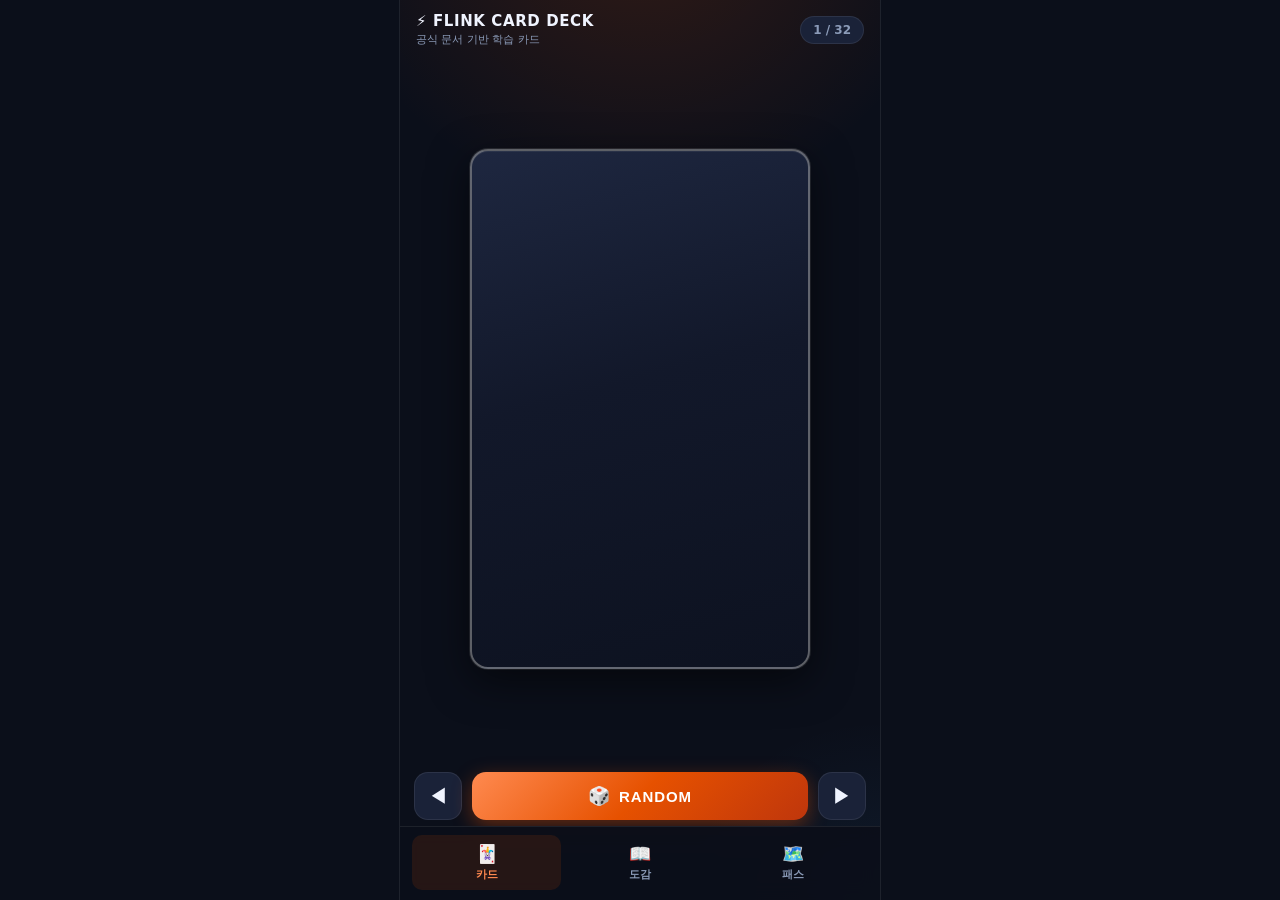
==== flink/cards/index.html @ bbed654e "flink 초기 자료" ====
<!DOCTYPE html>
<html lang="ko">
  <head>
    <meta charset="UTF-8" />
    <meta
      name="viewport"
      content="width=device-width, initial-scale=1, maximum-scale=1, viewport-fit=cover"
    />
    <meta name="theme-color" content="#0b0f1a" />
    <meta name="apple-mobile-web-app-capable" content="yes" />
    <title>Flink Card Deck · 학습 카드</title>
    <link rel="stylesheet" href="css/style.css" />
  </head>
  <body>
    <div class="app">
      <header class="topbar">
        <div class="brand">
          <strong>⚡ FLINK CARD DECK</strong>
          <span>공식 문서 기반 학습 카드</span>
        </div>
        <div class="progress-pill" id="progress">1 / 32</div>
      </header>

      <!-- Viewer -->
      <section class="view active" id="view-viewer">
        <div class="viewer">
          <div class="card-stage" id="card-stage">
            <div class="card" id="card" data-rarity="N">
              <div class="card-face front" id="face-front"></div>
              <div class="card-face back" id="face-back"></div>
            </div>
          </div>
          <div class="viewer-controls">
            <button type="button" class="nav-btn" id="btn-prev" aria-label="이전">◀</button>
            <button type="button" class="random-btn" id="btn-random">
              <span class="dice">🎲</span> RANDOM
            </button>
            <button type="button" class="nav-btn" id="btn-next" aria-label="다음">▶</button>
          </div>
        </div>
      </section>

      <!-- Dex -->
      <section class="view" id="view-dex">
        <div class="dex-header">
          <h2>도감</h2>
          <div class="rate" id="collect-rate"><b>0</b>/32 (0%)</div>
        </div>
        <div class="filters">
          <button type="button" class="filter-chip active" data-filter="ALL">전체</button>
          <button type="button" class="filter-chip" data-filter="STARTER">STARTER</button>
          <button type="button" class="filter-chip" data-filter="CORE">CORE</button>
          <button type="button" class="filter-chip" data-filter="ARCH">ARCH</button>
          <button type="button" class="filter-chip" data-filter="API">API</button>
          <button type="button" class="filter-chip" data-filter="OPS">OPS</button>
          <button type="button" class="filter-chip" data-filter="UR">UR+</button>
          <button type="button" class="filter-chip" data-filter="OWNED">수집</button>
          <button type="button" class="filter-chip" data-filter="LOCKED">미수집</button>
        </div>
        <div class="dex-grid" id="dex-grid"></div>
      </section>

      <!-- Path -->
      <section class="view" id="view-path">
        <div class="dex-header">
          <h2>학습 패스</h2>
          <div class="rate">문서 순서 학습</div>
        </div>
        <div class="path-scroll" id="path-scroll"></div>
      </section>

      <nav class="bottom-nav">
        <button type="button" class="tab-btn active" data-view="viewer">
          <span class="ico">🃏</span>
          카드
        </button>
        <button type="button" class="tab-btn" data-view="dex">
          <span class="ico">📖</span>
          도감
        </button>
        <button type="button" class="tab-btn" data-view="path">
          <span class="ico">🗺️</span>
          패스
        </button>
      </nav>
    </div>

    <div class="toast" id="toast" role="status"></div>

    <script src="js/cards.js"></script>
    <script src="js/app.js"></script>
  </body>
</html>
---- flink/cards/css/style.css ----
/* Flink Card Deck — Mobile TCG Prototype */

:root {
  --bg: #0b0f1a;
  --bg-elevated: #12182a;
  --surface: #1a2238;
  --text: #f0f4ff;
  --muted: #8b9bb8;
  --accent: #e65100;
  --accent-soft: #ff8a50;
  --flink: #e65c00;
  --line: rgba(255, 255, 255, 0.08);
  --safe-bottom: env(safe-area-inset-bottom, 0px);
  --card-radius: 18px;
  --n: #9e9e9e;
  --r: #42a5f5;
  --sr: #ab47bc;
  --ur: #ffb300;
  --lr: #ff6d00;
  font-family: "Pretendard", "Apple SD Gothic Neo", "Segoe UI", system-ui, sans-serif;
}

*,
*::before,
*::after {
  box-sizing: border-box;
  margin: 0;
  padding: 0;
}

html,
body {
  height: 100%;
  background: var(--bg);
  color: var(--text);
  overflow: hidden;
  -webkit-tap-highlight-color: transparent;
  touch-action: pan-y;
  user-select: none;
}

body {
  max-width: 480px;
  margin: 0 auto;
  position: relative;
  box-shadow: 0 0 0 1px var(--line);
}

/* ----- App shell ----- */
.app {
  display: flex;
  flex-direction: column;
  height: 100%;
  height: 100dvh;
  background:
    radial-gradient(ellipse 120% 60% at 50% -10%, rgba(230, 81, 0, 0.18), transparent 55%),
    radial-gradient(ellipse 80% 40% at 100% 100%, rgba(66, 165, 245, 0.08), transparent 50%),
    var(--bg);
}

.topbar {
  display: flex;
  align-items: center;
  justify-content: space-between;
  padding: 12px 16px 8px;
  flex-shrink: 0;
  z-index: 10;
}

.brand {
  display: flex;
  flex-direction: column;
  gap: 2px;
}

.brand strong {
  font-size: 15px;
  letter-spacing: 0.04em;
  font-weight: 700;
}

.brand span {
  font-size: 11px;
  color: var(--muted);
}

.progress-pill {
  font-size: 12px;
  font-weight: 600;
  padding: 6px 12px;
  border-radius: 999px;
  background: var(--surface);
  border: 1px solid var(--line);
  color: var(--muted);
  font-variant-numeric: tabular-nums;
}

.progress-pill b {
  color: var(--accent-soft);
}

/* ----- Views ----- */
.view {
  display: none;
  flex: 1;
  min-height: 0;
  flex-direction: column;
}

.view.active {
  display: flex;
}

/* ----- Card viewer ----- */
.viewer {
  flex: 1;
  min-height: 0;
  display: flex;
  flex-direction: column;
  padding: 0 14px;
  position: relative;
}

.card-stage {
  flex: 1;
  min-height: 0;
  position: relative;
  display: flex;
  align-items: center;
  justify-content: center;
  perspective: 1200px;
  touch-action: pan-y;
}

.card {
  width: min(100%, 340px);
  height: min(100%, 520px);
  max-height: calc(100dvh - 200px);
  position: relative;
  transform-style: preserve-3d;
  transition: transform 0.45s cubic-bezier(0.2, 0.8, 0.2, 1);
  cursor: grab;
}

.card.dragging {
  transition: none;
  cursor: grabbing;
}

.card.flipped {
  transform: rotateY(180deg);
}

.card.shuffle {
  animation: shufflePulse 0.7s ease;
}

@keyframes shufflePulse {
  0% {
    transform: scale(1) rotate(0deg);
    filter: brightness(1);
  }
  25% {
    transform: scale(0.92) rotate(-4deg);
    filter: brightness(1.3);
  }
  50% {
    transform: scale(1.04) rotate(4deg);
    filter: brightness(1.5);
  }
  75% {
    transform: scale(0.96) rotate(-2deg);
  }
  100% {
    transform: scale(1) rotate(0deg);
    filter: brightness(1);
  }
}

.card-face {
  position: absolute;
  inset: 0;
  backface-visibility: hidden;
  -webkit-backface-visibility: hidden;
  border-radius: var(--card-radius);
  overflow: hidden;
  display: flex;
  flex-direction: column;
  border: 2px solid rgba(255, 255, 255, 0.12);
  background: linear-gradient(165deg, #1e2740 0%, #12182a 45%, #0d1220 100%);
  box-shadow:
    0 12px 40px rgba(0, 0, 0, 0.55),
    inset 0 1px 0 rgba(255, 255, 255, 0.08);
}

.card-face.back {
  transform: rotateY(180deg);
  background: linear-gradient(165deg, #1a2035, #0f1424);
}

/* Rarity borders */
.card[data-rarity="N"] .card-face.front {
  border-color: rgba(158, 158, 158, 0.55);
  box-shadow:
    0 12px 40px rgba(0, 0, 0, 0.55),
    0 0 0 1px rgba(158, 158, 158, 0.2),
    inset 0 1px 0 rgba(255, 255, 255, 0.06);
}

.card[data-rarity="R"] .card-face.front {
  border-color: rgba(66, 165, 245, 0.7);
  box-shadow:
    0 12px 40px rgba(0, 0, 0, 0.55),
    0 0 24px rgba(66, 165, 245, 0.25),
    inset 0 1px 0 rgba(255, 255, 255, 0.1);
}

.card[data-rarity="SR"] .card-face.front {
  border-color: rgba(171, 71, 188, 0.75);
  box-shadow:
    0 12px 40px rgba(0, 0, 0, 0.55),
    0 0 28px rgba(171, 71, 188, 0.3),
    inset 0 1px 0 rgba(255, 255, 255, 0.1);
}

.card[data-rarity="UR"] .card-face.front {
  border-color: rgba(255, 179, 0, 0.85);
  box-shadow:
    0 12px 40px rgba(0, 0, 0, 0.55),
    0 0 32px rgba(255, 179, 0, 0.35),
    inset 0 1px 0 rgba(255, 255, 255, 0.12);
}

.card[data-rarity="LR"] .card-face.front {
  border-color: rgba(255, 109, 0, 0.95);
  box-shadow:
    0 12px 40px rgba(0, 0, 0, 0.55),
    0 0 36px rgba(255, 109, 0, 0.4),
    0 0 60px rgba(230, 81, 0, 0.2),
    inset 0 1px 0 rgba(255, 255, 255, 0.15);
  background:
    linear-gradient(135deg, rgba(255, 109, 0, 0.12), transparent 40%),
    linear-gradient(165deg, #241a12 0%, #12182a 45%, #0d1220 100%);
}

.card-header {
  display: flex;
  justify-content: space-between;
  align-items: center;
  padding: 10px 12px 6px;
  font-size: 11px;
  font-weight: 700;
  letter-spacing: 0.06em;
}

.rarity-badge {
  display: inline-flex;
  align-items: center;
  gap: 4px;
  padding: 3px 8px;
  border-radius: 6px;
  background: rgba(0, 0, 0, 0.35);
}

.rarity-badge[data-r="N"] {
  color: var(--n);
}
.rarity-badge[data-r="R"] {
  color: var(--r);
}
.rarity-badge[data-r="SR"] {
  color: var(--sr);
}
.rarity-badge[data-r="UR"] {
  color: var(--ur);
}
.rarity-badge[data-r="LR"] {
  color: var(--lr);
  text-shadow: 0 0 8px rgba(255, 109, 0, 0.6);
}

.card-id {
  color: var(--muted);
  font-variant-numeric: tabular-nums;
  font-size: 10px;
}

.art {
  margin: 0 12px;
  height: 34%;
  min-height: 110px;
  border-radius: 12px;
  display: flex;
  align-items: center;
  justify-content: center;
  position: relative;
  overflow: hidden;
  background:
    radial-gradient(circle at 30% 30%, rgba(255, 255, 255, 0.1), transparent 50%),
    linear-gradient(145deg, #2a3555, #151c30 60%, #0e1422);
  border: 1px solid rgba(255, 255, 255, 0.1);
}

.art::after {
  content: "";
  position: absolute;
  inset: 0;
  background: linear-gradient(120deg, transparent 30%, rgba(255, 255, 255, 0.08) 50%, transparent 70%);
  animation: sheen 4s ease-in-out infinite;
}

@keyframes sheen {
  0%,
  100% {
    transform: translateX(-100%);
  }
  50% {
    transform: translateX(100%);
  }
}

.art-icon {
  font-size: clamp(48px, 14vw, 72px);
  line-height: 1;
  filter: drop-shadow(0 8px 16px rgba(0, 0, 0, 0.45));
  z-index: 1;
}

.new-badge {
  position: absolute;
  top: 8px;
  right: 8px;
  z-index: 2;
  background: var(--flink);
  color: #fff;
  font-size: 10px;
  font-weight: 800;
  padding: 3px 7px;
  border-radius: 6px;
  letter-spacing: 0.08em;
  display: none;
  animation: popIn 0.35s ease;
}

.new-badge.show {
  display: block;
}

@keyframes popIn {
  from {
    transform: scale(0.5);
    opacity: 0;
  }
  to {
    transform: scale(1);
    opacity: 1;
  }
}

.title-block {
  padding: 10px 14px 6px;
}

.title-block h1 {
  font-size: clamp(15px, 4.2vw, 18px);
  font-weight: 800;
  letter-spacing: 0.04em;
  line-height: 1.2;
}

.title-block .ko {
  font-size: 13px;
  color: var(--accent-soft);
  margin-top: 2px;
  font-weight: 600;
}

.tags {
  display: flex;
  flex-wrap: wrap;
  gap: 4px;
  margin-top: 6px;
}

.tag {
  font-size: 10px;
  padding: 2px 7px;
  border-radius: 999px;
  background: rgba(255, 255, 255, 0.06);
  color: var(--muted);
  border: 1px solid var(--line);
}

.stats {
  display: grid;
  grid-template-columns: 1fr 1fr;
  gap: 6px;
  padding: 4px 12px 8px;
}

.stat {
  background: rgba(0, 0, 0, 0.28);
  border: 1px solid var(--line);
  border-radius: 8px;
  padding: 6px 8px;
  font-size: 11px;
}

.stat label {
  display: block;
  font-size: 9px;
  color: var(--muted);
  letter-spacing: 0.08em;
  font-weight: 700;
  margin-bottom: 2px;
}

.stat span {
  font-weight: 600;
  color: var(--text);
}

.effect-box {
  flex: 1;
  margin: 0 12px 8px;
  padding: 10px 12px;
  border-radius: 10px;
  background: rgba(0, 0, 0, 0.35);
  border: 1px solid var(--line);
  overflow: auto;
  min-height: 0;
}

.effect-box .label {
  font-size: 9px;
  font-weight: 800;
  letter-spacing: 0.12em;
  color: var(--accent-soft);
  margin-bottom: 6px;
}

.effect-box p {
  font-size: 12.5px;
  line-height: 1.55;
  color: #d8e0f0;
}

.flavor {
  padding: 0 14px 10px;
  font-size: 11px;
  font-style: italic;
  color: var(--muted);
  text-align: center;
  line-height: 1.4;
}

.hint-tap {
  text-align: center;
  font-size: 10px;
  color: rgba(139, 155, 184, 0.7);
  padding-bottom: 8px;
}

/* Back face */
.back-inner {
  padding: 18px 16px;
  display: flex;
  flex-direction: column;
  height: 100%;
  gap: 12px;
}

.back-inner h2 {
  font-size: 14px;
  letter-spacing: 0.08em;
  color: var(--accent-soft);
}

.quiz-box {
  flex: 1;
  background: rgba(0, 0, 0, 0.3);
  border-radius: 12px;
  border: 1px solid var(--line);
  padding: 14px;
  display: flex;
  flex-direction: column;
  gap: 10px;
}

.quiz-box .q {
  font-size: 14px;
  font-weight: 600;
  line-height: 1.45;
}

.quiz-box .a {
  font-size: 13px;
  color: #a8f0c0;
  line-height: 1.45;
  display: none;
  padding-top: 8px;
  border-top: 1px dashed var(--line);
}

.quiz-box.revealed .a {
  display: block;
}

.btn-reveal {
  align-self: flex-start;
  margin-top: auto;
  border: 1px solid rgba(230, 81, 0, 0.5);
  background: rgba(230, 81, 0, 0.15);
  color: var(--accent-soft);
  font-size: 12px;
  font-weight: 700;
  padding: 8px 14px;
  border-radius: 8px;
  cursor: pointer;
}

.btn-reveal:active {
  transform: scale(0.97);
}

.doc-link {
  display: block;
  text-align: center;
  text-decoration: none;
  color: #90caf9;
  font-size: 12px;
  font-weight: 600;
  padding: 12px;
  border-radius: 10px;
  border: 1px solid rgba(144, 202, 249, 0.3);
  background: rgba(66, 165, 245, 0.08);
}

.doc-link:active {
  background: rgba(66, 165, 245, 0.18);
}

/* Viewer controls */
.viewer-controls {
  flex-shrink: 0;
  display: flex;
  align-items: center;
  justify-content: space-between;
  gap: 10px;
  padding: 10px 0 6px;
}

.nav-btn {
  width: 48px;
  height: 48px;
  border-radius: 14px;
  border: 1px solid var(--line);
  background: var(--surface);
  color: var(--text);
  font-size: 20px;
  cursor: pointer;
  display: flex;
  align-items: center;
  justify-content: center;
  transition: background 0.15s;
}

.nav-btn:active {
  background: #243050;
}

.nav-btn:disabled {
  opacity: 0.35;
  cursor: default;
}

.random-btn {
  flex: 1;
  height: 48px;
  border-radius: 14px;
  border: none;
  background: linear-gradient(135deg, #ff8a50, #e65100 50%, #bf360c);
  color: #fff;
  font-size: 15px;
  font-weight: 800;
  letter-spacing: 0.06em;
  cursor: pointer;
  box-shadow: 0 6px 20px rgba(230, 81, 0, 0.4);
  display: flex;
  align-items: center;
  justify-content: center;
  gap: 8px;
}

.random-btn:active {
  transform: scale(0.98);
}

.random-btn:disabled {
  opacity: 0.6;
}

.random-btn .dice {
  font-size: 18px;
}

/* Bottom nav */
.bottom-nav {
  flex-shrink: 0;
  display: grid;
  grid-template-columns: 1fr 1fr 1fr;
  gap: 4px;
  padding: 8px 12px calc(10px + var(--safe-bottom));
  border-top: 1px solid var(--line);
  background: rgba(11, 15, 26, 0.92);
  backdrop-filter: blur(10px);
}

.tab-btn {
  border: none;
  background: transparent;
  color: var(--muted);
  font-size: 11px;
  font-weight: 600;
  padding: 8px 4px;
  border-radius: 10px;
  cursor: pointer;
  display: flex;
  flex-direction: column;
  align-items: center;
  gap: 2px;
}

.tab-btn .ico {
  font-size: 18px;
}

.tab-btn.active {
  color: var(--accent-soft);
  background: rgba(230, 81, 0, 0.12);
}

/* ----- Dex view ----- */
.dex-header {
  padding: 4px 16px 12px;
  display: flex;
  justify-content: space-between;
  align-items: baseline;
}

.dex-header h2 {
  font-size: 18px;
}

.dex-header .rate {
  font-size: 13px;
  color: var(--muted);
}

.dex-header .rate b {
  color: var(--accent-soft);
}

.filters {
  display: flex;
  gap: 6px;
  padding: 0 14px 10px;
  overflow-x: auto;
  scrollbar-width: none;
}

.filters::-webkit-scrollbar {
  display: none;
}

.filter-chip {
  flex-shrink: 0;
  border: 1px solid var(--line);
  background: var(--surface);
  color: var(--muted);
  font-size: 11px;
  font-weight: 600;
  padding: 6px 12px;
  border-radius: 999px;
  cursor: pointer;
}

.filter-chip.active {
  background: rgba(230, 81, 0, 0.2);
  border-color: rgba(230, 81, 0, 0.5);
  color: var(--accent-soft);
}

.dex-grid {
  flex: 1;
  overflow-y: auto;
  padding: 4px 12px 16px;
  display: grid;
  grid-template-columns: repeat(3, 1fr);
  gap: 10px;
  align-content: start;
  -webkit-overflow-scrolling: touch;
}

.dex-cell {
  aspect-ratio: 3 / 4;
  border-radius: 12px;
  border: 1px solid var(--line);
  background: var(--surface);
  display: flex;
  flex-direction: column;
  align-items: center;
  justify-content: center;
  gap: 4px;
  padding: 8px 4px;
  cursor: pointer;
  position: relative;
  transition: transform 0.12s;
}

.dex-cell:active {
  transform: scale(0.96);
}

.dex-cell .d-icon {
  font-size: 28px;
}

.dex-cell .d-name {
  font-size: 9px;
  font-weight: 700;
  text-align: center;
  line-height: 1.2;
  max-width: 100%;
  overflow: hidden;
  display: -webkit-box;
  -webkit-line-clamp: 2;
  -webkit-box-orient: vertical;
}

.dex-cell .d-r {
  font-size: 9px;
  font-weight: 800;
  letter-spacing: 0.06em;
}

.dex-cell.locked {
  opacity: 0.45;
}

.dex-cell.locked .d-icon {
  filter: grayscale(1) brightness(0.4);
}

.dex-cell.locked .d-name {
  color: var(--muted);
}

.dex-cell[data-r="R"] {
  border-color: rgba(66, 165, 245, 0.35);
}
.dex-cell[data-r="SR"] {
  border-color: rgba(171, 71, 188, 0.4);
}
.dex-cell[data-r="UR"] {
  border-color: rgba(255, 179, 0, 0.45);
}
.dex-cell[data-r="LR"] {
  border-color: rgba(255, 109, 0, 0.55);
}

/* ----- Path view ----- */
.path-scroll {
  flex: 1;
  overflow-y: auto;
  padding: 8px 16px 24px;
  -webkit-overflow-scrolling: touch;
}

.path-block {
  margin-bottom: 18px;
}

.path-block h3 {
  font-size: 13px;
  letter-spacing: 0.1em;
  color: var(--muted);
  margin-bottom: 8px;
  display: flex;
  justify-content: space-between;
}

.path-block h3 b {
  color: var(--accent-soft);
  font-weight: 700;
}

.path-list {
  display: flex;
  flex-direction: column;
  gap: 6px;
}

.path-item {
  display: flex;
  align-items: center;
  gap: 10px;
  padding: 10px 12px;
  border-radius: 12px;
  background: var(--surface);
  border: 1px solid var(--line);
  cursor: pointer;
  text-align: left;
  color: inherit;
  width: 100%;
  font: inherit;
}

.path-item:active {
  background: #243050;
}

.path-item .num {
  font-size: 11px;
  font-weight: 800;
  color: var(--muted);
  width: 28px;
  flex-shrink: 0;
}

.path-item .p-icon {
  font-size: 22px;
}

.path-item .p-text {
  flex: 1;
  min-width: 0;
}

.path-item .p-text strong {
  display: block;
  font-size: 12px;
  white-space: nowrap;
  overflow: hidden;
  text-overflow: ellipsis;
}

.path-item .p-text span {
  font-size: 11px;
  color: var(--muted);
}

.path-item .check {
  font-size: 14px;
  opacity: 0.3;
}

.path-item.owned .check {
  opacity: 1;
}

/* Toast */
.toast {
  position: fixed;
  left: 50%;
  bottom: calc(88px + var(--safe-bottom));
  transform: translateX(-50%) translateY(20px);
  max-width: min(90vw, 400px);
  background: #1e2a44;
  border: 1px solid rgba(255, 138, 80, 0.4);
  color: var(--text);
  padding: 10px 16px;
  border-radius: 12px;
  font-size: 13px;
  font-weight: 600;
  opacity: 0;
  pointer-events: none;
  transition: opacity 0.25s, transform 0.25s;
  z-index: 100;
  box-shadow: 0 8px 24px rgba(0, 0, 0, 0.4);
}

.toast.show {
  opacity: 1;
  transform: translateX(-50%) translateY(0);
}

/* Desktop helper */
@media (min-width: 481px) {
  body {
    height: 100vh;
  }
  .app {
    height: 100vh;
  }
}

@media (max-height: 640px) {
  .art {
    height: 28%;
    min-height: 80px;
  }
  .art-icon {
    font-size: 40px;
  }
  .effect-box p {
    font-size: 11.5px;
  }
}
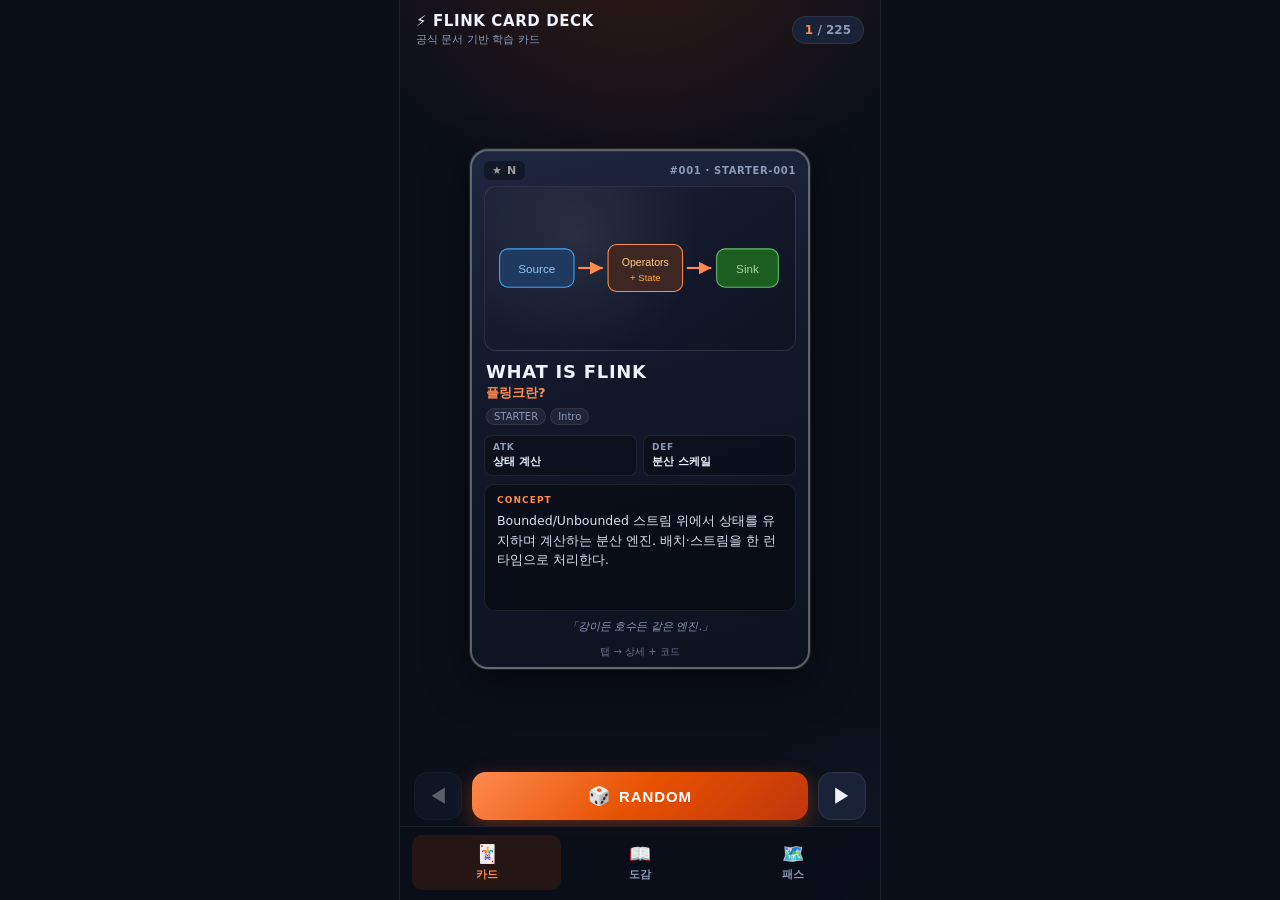
==== commit 8f1356de: "Deploy current learning deck snapshot" ====
--- a/flink/cards/index.html
+++ b/flink/cards/index.html
@@ -18,7 +18,7 @@
           <strong>⚡ FLINK CARD DECK</strong>
           <span>공식 문서 기반 학습 카드</span>
         </div>
-        <div class="progress-pill" id="progress">1 / 32</div>
+        <div class="progress-pill" id="progress">1 / 225</div>
       </header>
 
       <!-- Viewer -->
@@ -44,7 +44,7 @@
       <section class="view" id="view-dex">
         <div class="dex-header">
           <h2>도감</h2>
-          <div class="rate" id="collect-rate"><b>0</b>/32 (0%)</div>
+          <div class="rate" id="collect-rate"><b>0</b>/225 (0%)</div>
         </div>
         <div class="filters">
           <button type="button" class="filter-chip active" data-filter="ALL">전체</button>
@@ -54,6 +54,7 @@
           <button type="button" class="filter-chip" data-filter="API">API</button>
           <button type="button" class="filter-chip" data-filter="OPS">OPS</button>
           <button type="button" class="filter-chip" data-filter="UR">UR+</button>
+          <button type="button" class="filter-chip" data-filter="LR">LR</button>
           <button type="button" class="filter-chip" data-filter="OWNED">수집</button>
           <button type="button" class="filter-chip" data-filter="LOCKED">미수집</button>
         </div>
@@ -87,7 +88,11 @@
 
     <div class="toast" id="toast" role="status"></div>
 
+    <script src="js/visuals.js"></script>
     <script src="js/cards.js"></script>
+    <script src="js/cards-extra.js"></script>
+    <script src="js/cards-advanced.js"></script>
+    <script src="js/cards-specialist.js"></script>
     <script src="js/app.js"></script>
   </body>
 </html>
--- a/flink/cards/css/style.css
+++ b/flink/cards/css/style.css
@@ -287,8 +287,8 @@
 
 .art {
   margin: 0 12px;
-  height: 34%;
-  min-height: 110px;
+  height: 32%;
+  min-height: 100px;
   border-radius: 12px;
   display: flex;
   align-items: center;
@@ -296,34 +296,40 @@
   position: relative;
   overflow: hidden;
   background:
-    radial-gradient(circle at 30% 30%, rgba(255, 255, 255, 0.1), transparent 50%),
-    linear-gradient(145deg, #2a3555, #151c30 60%, #0e1422);
+    radial-gradient(circle at 30% 30%, rgba(255, 255, 255, 0.08), transparent 50%),
+    linear-gradient(145deg, #1a2238, #12182a 60%, #0e1422);
   border: 1px solid rgba(255, 255, 255, 0.1);
-}
-
-.art::after {
-  content: "";
-  position: absolute;
-  inset: 0;
-  background: linear-gradient(120deg, transparent 30%, rgba(255, 255, 255, 0.08) 50%, transparent 70%);
-  animation: sheen 4s ease-in-out infinite;
-}
-
-@keyframes sheen {
-  0%,
-  100% {
-    transform: translateX(-100%);
-  }
-  50% {
-    transform: translateX(100%);
-  }
-}
-
-.art-icon {
-  font-size: clamp(48px, 14vw, 72px);
-  line-height: 1;
-  filter: drop-shadow(0 8px 16px rgba(0, 0, 0, 0.45));
+  padding: 6px;
+}
+
+.art-diagram {
+  width: 100%;
+  height: 100%;
+  display: flex;
+  align-items: center;
+  justify-content: center;
   z-index: 1;
+}
+
+.art-diagram .viz,
+.art-diagram svg {
+  width: 100%;
+  height: 100%;
+  max-height: 120px;
+}
+
+.art-snippet {
+  z-index: 1;
+  font-family: ui-monospace, "Cascadia Code", Consolas, monospace;
+  font-size: 12px;
+  color: #ffcc80;
+  background: rgba(0, 0, 0, 0.35);
+  padding: 10px 12px;
+  border-radius: 8px;
+  max-width: 95%;
+  overflow: hidden;
+  white-space: pre-wrap;
+  line-height: 1.35;
 }
 
 .new-badge {
@@ -461,83 +467,101 @@
   padding-bottom: 8px;
 }
 
-/* Back face */
+/* Back face — detail + code */
 .back-inner {
-  padding: 18px 16px;
+  padding: 12px 12px 10px;
   display: flex;
   flex-direction: column;
   height: 100%;
-  gap: 12px;
+  gap: 8px;
+  min-height: 0;
+}
+
+.back-title {
+  display: flex;
+  align-items: center;
+  justify-content: space-between;
+  gap: 8px;
+  flex-shrink: 0;
 }
 
 .back-inner h2 {
   font-size: 14px;
+  letter-spacing: 0.04em;
+  color: var(--accent-soft);
+}
+
+.lang-pill {
+  font-size: 10px;
+  font-weight: 800;
   letter-spacing: 0.08em;
+  text-transform: uppercase;
+  padding: 3px 8px;
+  border-radius: 999px;
+  background: rgba(255, 138, 80, 0.15);
+  border: 1px solid rgba(255, 138, 80, 0.35);
   color: var(--accent-soft);
 }
 
-.quiz-box {
+.detail-box {
+  flex: 0 1 auto;
+  max-height: 38%;
+  overflow: auto;
+  background: rgba(0, 0, 0, 0.3);
+  border-radius: 10px;
+  border: 1px solid var(--line);
+  padding: 10px 11px;
+  -webkit-overflow-scrolling: touch;
+}
+
+.detail-box .label,
+.code-box .label {
+  font-size: 9px;
+  font-weight: 800;
+  letter-spacing: 0.12em;
+  color: var(--accent-soft);
+  margin-bottom: 6px;
+}
+
+.detail-box p {
+  font-size: 12px;
+  line-height: 1.55;
+  color: #d8e0f0;
+}
+
+.code-box {
+  flex: 1 1 auto;
+  min-height: 0;
+  display: flex;
+  flex-direction: column;
+  background: #0d1117;
+  border-radius: 10px;
+  border: 1px solid #30363d;
+  padding: 8px 10px;
+  overflow: hidden;
+}
+
+.code-box pre {
   flex: 1;
-  background: rgba(0, 0, 0, 0.3);
-  border-radius: 12px;
-  border: 1px solid var(--line);
-  padding: 14px;
-  display: flex;
-  flex-direction: column;
-  gap: 10px;
-}
-
-.quiz-box .q {
-  font-size: 14px;
-  font-weight: 600;
+  margin: 0;
+  overflow: auto;
+  -webkit-overflow-scrolling: touch;
+  overscroll-behavior: contain;
+}
+
+.code-box code {
+  font-family: ui-monospace, "Cascadia Code", "SF Mono", Consolas, monospace;
+  font-size: 10.5px;
   line-height: 1.45;
-}
-
-.quiz-box .a {
-  font-size: 13px;
-  color: #a8f0c0;
-  line-height: 1.45;
-  display: none;
-  padding-top: 8px;
-  border-top: 1px dashed var(--line);
-}
-
-.quiz-box.revealed .a {
-  display: block;
-}
-
-.btn-reveal {
-  align-self: flex-start;
-  margin-top: auto;
-  border: 1px solid rgba(230, 81, 0, 0.5);
-  background: rgba(230, 81, 0, 0.15);
-  color: var(--accent-soft);
-  font-size: 12px;
-  font-weight: 700;
-  padding: 8px 14px;
-  border-radius: 8px;
-  cursor: pointer;
-}
-
-.btn-reveal:active {
-  transform: scale(0.97);
-}
-
-.doc-link {
-  display: block;
-  text-align: center;
-  text-decoration: none;
-  color: #90caf9;
-  font-size: 12px;
-  font-weight: 600;
-  padding: 12px;
-  border-radius: 10px;
-  border: 1px solid rgba(144, 202, 249, 0.3);
-  background: rgba(66, 165, 245, 0.08);
-}
-
-.doc-link:active {
-  background: rgba(66, 165, 245, 0.18);
+  color: #e6edf3;
+  white-space: pre;
+  user-select: text;
+  -webkit-user-select: text;
+}
+
+/* allow selecting code on back */
+.card-face.back {
+  user-select: text;
 }
 
 /* Viewer controls */
@@ -897,13 +921,13 @@
 
 @media (max-height: 640px) {
   .art {
-    height: 28%;
-    min-height: 80px;
-  }
-  .art-icon {
-    font-size: 40px;
+    height: 26%;
+    min-height: 72px;
   }
   .effect-box p {
     font-size: 11.5px;
   }
-}
+  .code-box code {
+    font-size: 9.5px;
+  }
+}
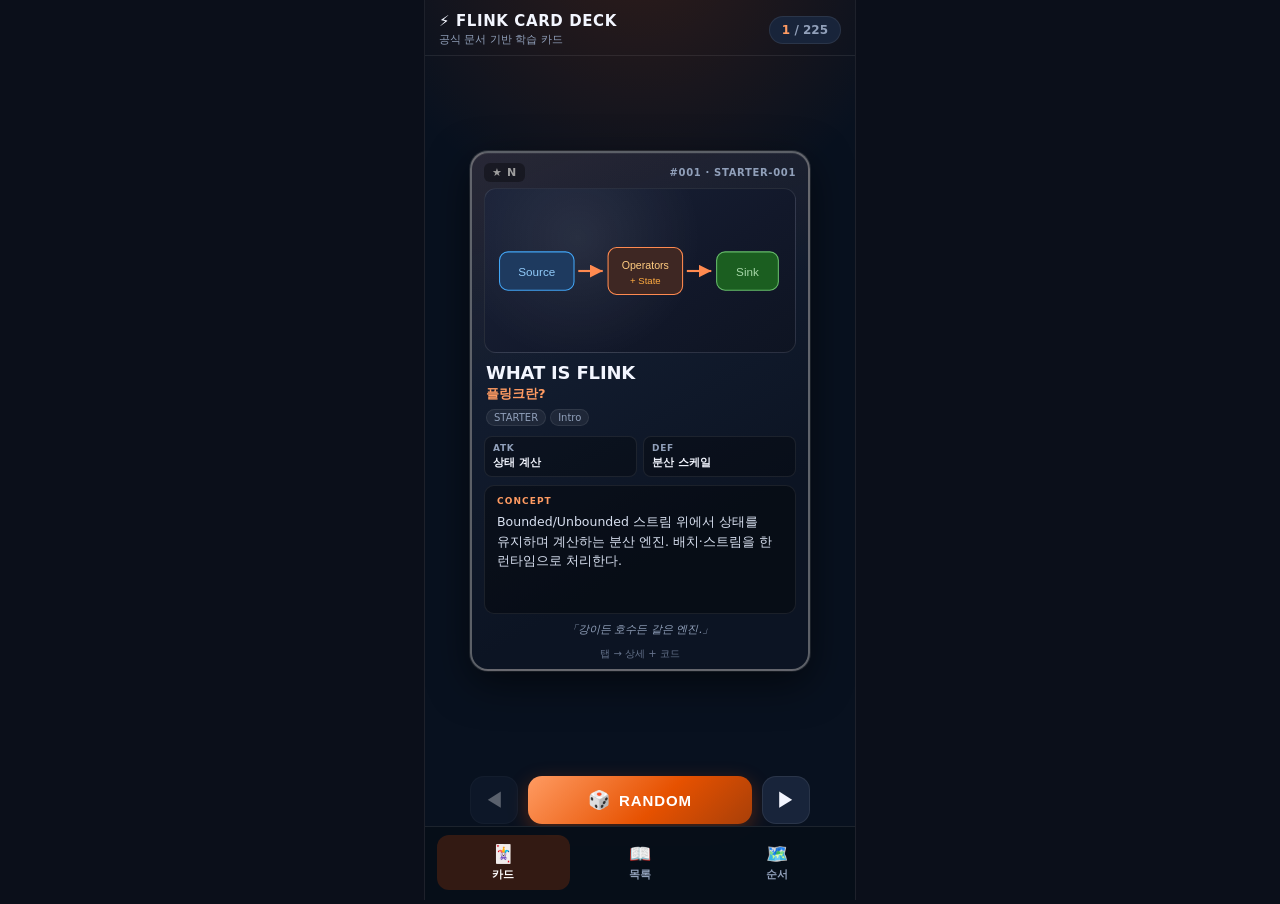
==== commit b2e8b586: "디자인 통일" ====
--- a/flink/cards/index.html
+++ b/flink/cards/index.html
@@ -4,14 +4,15 @@
     <meta charset="UTF-8" />
     <meta
       name="viewport"
-      content="width=device-width, initial-scale=1, maximum-scale=1, viewport-fit=cover"
+      content="width=device-width, initial-scale=1, viewport-fit=cover"
     />
     <meta name="theme-color" content="#0b0f1a" />
     <meta name="apple-mobile-web-app-capable" content="yes" />
     <title>Flink Card Deck · 학습 카드</title>
-    <link rel="stylesheet" href="css/style.css" />
+    <link rel="stylesheet" href="css/style.css?v=20260812-1" />
+    <link rel="stylesheet" href="../../shared/deck-standard.css?v=20260812-1" />
   </head>
-  <body>
+  <body data-deck="flink" data-deck-family="tcg">
     <div class="app">
       <header class="topbar">
         <div class="brand">
@@ -25,7 +26,7 @@
       <section class="view active" id="view-viewer">
         <div class="viewer">
           <div class="card-stage" id="card-stage">
-            <div class="card" id="card" data-rarity="N">
+            <div class="card" id="card" data-rarity="N" tabindex="0" aria-label="카드를 눌러 뒤집기">
               <div class="card-face front" id="face-front"></div>
               <div class="card-face back" id="face-back"></div>
             </div>
@@ -43,7 +44,7 @@
       <!-- Dex -->
       <section class="view" id="view-dex">
         <div class="dex-header">
-          <h2>도감</h2>
+          <h2>카드 목록</h2>
           <div class="rate" id="collect-rate"><b>0</b>/225 (0%)</div>
         </div>
         <div class="filters">
@@ -64,7 +65,7 @@
       <!-- Path -->
       <section class="view" id="view-path">
         <div class="dex-header">
-          <h2>학습 패스</h2>
+          <h2>학습 순서</h2>
           <div class="rate">문서 순서 학습</div>
         </div>
         <div class="path-scroll" id="path-scroll"></div>
@@ -77,22 +78,23 @@
         </button>
         <button type="button" class="tab-btn" data-view="dex">
           <span class="ico">📖</span>
-          도감
+          목록
         </button>
         <button type="button" class="tab-btn" data-view="path">
           <span class="ico">🗺️</span>
-          패스
+          순서
         </button>
       </nav>
     </div>
 
     <div class="toast" id="toast" role="status"></div>
 
-    <script src="js/visuals.js"></script>
-    <script src="js/cards.js"></script>
-    <script src="js/cards-extra.js"></script>
-    <script src="js/cards-advanced.js"></script>
-    <script src="js/cards-specialist.js"></script>
-    <script src="js/app.js"></script>
+    <script src="js/visuals.js?v=20260812-1"></script>
+    <script src="js/cards.js?v=20260812-1"></script>
+    <script src="js/cards-extra.js?v=20260812-1"></script>
+    <script src="js/cards-advanced.js?v=20260812-1"></script>
+    <script src="js/cards-specialist.js?v=20260812-1"></script>
+    <script src="../../shared/deck-standard.js?v=20260812-1"></script>
+    <script src="js/app.js?v=20260812-1"></script>
   </body>
 </html>
--- a/shared/deck-standard.css
+++ b/shared/deck-standard.css
@@ -0,0 +1,472 @@
+/* Tech Pocket Decks — shared mobile presentation layer */
+:root {
+  --deck-width: 430px;
+  --deck-card-width: 340px;
+  --deck-card-min-height: 400px;
+  --deck-card-max-height: 520px;
+  --deck-radius: 18px;
+  --deck-bg: #08111f;
+  --deck-panel: #121b2c;
+  --deck-panel-soft: #18243a;
+  --deck-text: #f3f6ff;
+  --deck-muted: #91a0ba;
+  --deck-accent: #6edfd0;
+  --deck-accent-soft: #9bf2e6;
+  --deck-accent-rgb: 110, 223, 208;
+}
+
+body[data-deck="flink"] { --deck-accent: #e65100; --deck-accent-soft: #ff9b62; --deck-accent-rgb: 230, 81, 0; }
+body[data-deck="kafka"] { --deck-accent: #2b7fff; --deck-accent-soft: #80b1ff; --deck-accent-rgb: 43, 127, 255; }
+body[data-deck="kubernetes"] { --deck-accent: #326ce5; --deck-accent-soft: #8bb2ff; --deck-accent-rgb: 50, 108, 229; }
+body[data-deck="postgresql"] { --deck-accent: #52b4e8; --deck-accent-soft: #8ddcff; --deck-accent-rgb: 82, 180, 232; }
+body[data-deck="redis"] { --deck-accent: #d82c20; --deck-accent-soft: #ff8179; --deck-accent-rgb: 216, 44, 32; }
+
+body[data-deck] {
+  --bg: var(--deck-bg);
+  --bg-elevated: var(--deck-panel);
+  --surface: var(--deck-panel-soft);
+  --text: var(--deck-text);
+  --ink: var(--deck-text);
+  --muted: var(--deck-muted);
+  --accent: var(--deck-accent);
+  --accent-soft: var(--deck-accent-soft);
+  --night: var(--deck-bg);
+  --panel: var(--deck-panel);
+  --panel-soft: var(--deck-panel-soft);
+  --blue: var(--deck-accent);
+  --cyan: var(--deck-accent-soft);
+  --card-radius: var(--deck-radius);
+  --radius: var(--deck-radius);
+  width: 100%;
+  max-width: var(--deck-width);
+  margin-inline: auto;
+  overflow-x: hidden;
+  color: var(--deck-text);
+  background: #030711;
+  font-family: Pretendard, "Noto Sans KR", "Apple SD Gothic Neo", "Segoe UI", system-ui, sans-serif;
+}
+
+body[data-deck] button,
+body[data-deck] .card,
+body[data-deck] .study-card {
+  -webkit-tap-highlight-color: transparent;
+}
+
+body[data-deck] button:focus-visible,
+body[data-deck] .card:focus-visible,
+body[data-deck] .study-card:focus-visible {
+  outline: 2px solid var(--deck-accent-soft);
+  outline-offset: 2px;
+}
+
+body[data-deck] .topbar {
+  min-height: 56px;
+  gap: 10px;
+  padding-inline: 14px;
+  border-bottom: 1px solid rgba(255, 255, 255, 0.08);
+}
+
+body[data-deck] .brand {
+  min-width: 0;
+}
+
+body[data-deck] .brand strong,
+body[data-deck] .brand span,
+body[data-deck] .brand small {
+  overflow: hidden;
+  text-overflow: ellipsis;
+  white-space: nowrap;
+}
+
+body[data-deck] .progress-pill,
+body[data-deck] .progress {
+  flex: 0 0 auto;
+  font-variant-numeric: tabular-nums;
+}
+
+body[data-deck] .card-stage {
+  width: min(var(--deck-card-width), 100%);
+  margin-inline: auto;
+  touch-action: pan-y;
+}
+
+body[data-deck] .card,
+body[data-deck] .study-card {
+  width: 100%;
+  height: clamp(var(--deck-card-min-height), calc(100dvh - 200px), var(--deck-card-max-height));
+  min-height: var(--deck-card-min-height);
+  max-height: var(--deck-card-max-height);
+  border-radius: var(--deck-radius);
+}
+
+body[data-deck] .card-face {
+  min-height: var(--deck-card-min-height);
+  border-radius: var(--deck-radius);
+  background:
+    linear-gradient(160deg, rgba(var(--deck-accent-rgb), 0.08), transparent 38%),
+    linear-gradient(150deg, #18243a, #0c1423 72%);
+}
+
+body[data-deck] .card-face::before {
+  border-radius: calc(var(--deck-radius) - 6px);
+}
+
+body[data-deck] .title-block h1,
+body[data-deck] .card-title h2,
+body[data-deck] .back-title h2,
+body[data-deck] .back-header h2,
+body[data-deck] .card-id,
+body[data-deck] .stat span,
+body[data-deck] .duo-stats strong,
+body[data-deck] .path-card h3,
+body[data-deck] .path-cards strong {
+  min-width: 0;
+  overflow-wrap: anywhere;
+  word-break: keep-all;
+}
+
+body[data-deck] .title-block h1,
+body[data-deck] .card-title h2 {
+  font-family: inherit;
+  letter-spacing: -0.01em;
+  line-height: 1.12;
+  overflow: hidden;
+  display: -webkit-box;
+  -webkit-box-orient: vertical;
+  -webkit-line-clamp: 2;
+}
+
+body[data-deck] .tags {
+  display: flex;
+  flex-wrap: wrap;
+  min-width: 0;
+}
+
+body[data-deck] .effect-box,
+body[data-deck] .concept-box,
+body[data-deck] .detail-box,
+body[data-deck] .code-box pre,
+body[data-deck] .diagram-fallback {
+  overscroll-behavior: contain;
+  scrollbar-width: thin;
+  scrollbar-color: rgba(var(--deck-accent-rgb), 0.42) transparent;
+}
+
+body[data-deck] .effect-box,
+body[data-deck] .concept-box,
+body[data-deck] .back-inner {
+  min-height: 0;
+}
+
+body[data-deck] .stat,
+body[data-deck] .duo-stats > div {
+  min-width: 0;
+  overflow: hidden;
+}
+
+body[data-deck] .stat span,
+body[data-deck] .duo-stats strong {
+  display: -webkit-box;
+  overflow: hidden;
+  -webkit-box-orient: vertical;
+  -webkit-line-clamp: 2;
+}
+
+body[data-deck] .quote,
+body[data-deck] .flavor,
+body[data-deck] blockquote {
+  display: -webkit-box;
+  overflow: hidden;
+  -webkit-box-orient: vertical;
+  -webkit-line-clamp: 2;
+}
+
+body[data-deck] .detail-box p,
+body[data-deck] .effect-box p,
+body[data-deck] .concept-box p {
+  overflow-wrap: anywhere;
+  word-break: keep-all;
+}
+
+body[data-deck] .code-box code,
+body[data-deck] .art-snippet,
+body[data-deck] .diagram-fallback {
+  tab-size: 2;
+}
+
+body[data-deck] .filters {
+  scrollbar-width: none;
+}
+
+body[data-deck] .filter,
+body[data-deck] .filter-chip {
+  min-height: 34px;
+  white-space: nowrap;
+}
+
+body[data-deck] .bottom-nav {
+  z-index: 20;
+  width: min(var(--deck-width), 100%);
+  border-top: 1px solid rgba(255, 255, 255, 0.09);
+  background: rgba(7, 14, 25, 0.94);
+  backdrop-filter: blur(16px);
+}
+
+body[data-deck] .tab,
+body[data-deck] .tab-btn {
+  min-height: 52px;
+  border-radius: 12px;
+}
+
+body[data-deck] .tab.active,
+body[data-deck] .tab-btn.active {
+  color: #fff;
+  background: rgba(var(--deck-accent-rgb), 0.2);
+}
+
+body[data-deck] .dex-cell .d-name,
+body[data-deck] .library-copy strong,
+body[data-deck] .library-copy > span {
+  min-width: 0;
+  overflow: hidden;
+  overflow-wrap: anywhere;
+  display: -webkit-box;
+  -webkit-box-orient: vertical;
+  -webkit-line-clamp: 2;
+}
+
+body[data-deck] .library-copy {
+  min-width: 0;
+}
+
+body[data-deck] .library-card,
+body[data-deck] .path-group,
+body[data-deck] .path-cards button,
+body[data-deck] .dex-cell,
+body[data-deck] .path-card {
+  border-radius: 14px;
+}
+
+/* TCG-compatible decks */
+body[data-deck-family="tcg"] {
+  overflow-y: auto;
+}
+
+body[data-deck-family="tcg"] .app {
+  min-height: 100dvh;
+  height: auto;
+  background:
+    radial-gradient(ellipse 120% 58% at 50% -8%, rgba(var(--deck-accent-rgb), 0.18), transparent 56%),
+    var(--deck-bg);
+}
+
+body[data-deck-family="tcg"] .view.active {
+  min-height: calc(100dvh - 126px);
+}
+
+body[data-deck-family="tcg"] .viewer {
+  padding-inline: 12px;
+}
+
+body[data-deck-family="tcg"] .card-stage {
+  min-height: calc(var(--deck-card-min-height) + 4px);
+}
+
+body[data-deck-family="tcg"] .card {
+  max-height: var(--deck-card-max-height);
+}
+
+body[data-deck-family="tcg"] .detail-box {
+  min-height: 0;
+}
+
+body[data-deck-family="tcg"] .viewer-controls {
+  width: min(var(--deck-card-width), 100%);
+  margin-inline: auto;
+}
+
+body[data-deck-family="tcg"] .random-btn {
+  background: linear-gradient(135deg, var(--deck-accent-soft), var(--deck-accent) 58%, rgba(var(--deck-accent-rgb), 0.72));
+  box-shadow: 0 6px 20px rgba(var(--deck-accent-rgb), 0.32);
+}
+
+body[data-deck-family="tcg"] .bottom-nav {
+  position: sticky;
+  bottom: 0;
+}
+
+body[data-deck-family="tcg"] .art {
+  overflow: hidden;
+}
+
+body[data-deck-family="tcg"] .diagram-flow {
+  display: grid;
+  grid-template-columns: minmax(0, 1fr) auto minmax(0, 1fr) auto minmax(0, 1fr);
+  align-items: center;
+  width: 100%;
+  gap: 4px;
+}
+
+body[data-deck-family="tcg"] .d-node {
+  min-width: 0;
+  max-width: 100%;
+  padding-inline: 5px;
+  overflow-wrap: anywhere;
+  word-break: break-word;
+}
+
+body[data-deck-family="tcg"] .d-arrow {
+  min-width: 0;
+}
+
+/* Pocket-compatible decks */
+body[data-deck-family="pocket"] .app-shell {
+  width: min(var(--deck-width), 100%);
+  min-height: 100dvh;
+  padding: 0 10px calc(76px + env(safe-area-inset-bottom));
+  background:
+    radial-gradient(circle at 14% 5%, rgba(var(--deck-accent-rgb), 0.18), transparent 25rem),
+    var(--deck-bg);
+}
+
+body[data-deck-family="pocket"] .topbar {
+  padding: 0 4px;
+}
+
+body[data-deck-family="pocket"] .viewer {
+  margin-top: 8px;
+}
+
+body[data-deck-family="pocket"] .study-card,
+body[data-deck-family="pocket"] .card-face {
+  min-height: var(--deck-card-min-height);
+}
+
+body[data-deck-family="pocket"] .card-face {
+  padding: 12px;
+}
+
+body[data-deck-family="pocket"] .concept-art {
+  height: clamp(88px, 21%, 112px);
+}
+
+body[data-deck-family="pocket"] .controls {
+  width: min(var(--deck-card-width), 100%);
+  margin-inline: auto;
+}
+
+body[data-deck-family="pocket"] .shuffle-button {
+  color: #fff;
+  background: linear-gradient(120deg, var(--deck-accent), var(--deck-accent-soft));
+}
+
+body[data-deck-family="pocket"] .section-heading {
+  margin: 26px 4px 18px;
+}
+
+body[data-deck-family="pocket"] .section-heading h1 {
+  font-family: inherit;
+  font-size: clamp(24px, 7vw, 34px);
+}
+
+body[data-deck-family="pocket"] .filters {
+  flex-wrap: nowrap;
+  margin: 0 4px 14px;
+  padding-bottom: 2px;
+  overflow-x: auto;
+}
+
+body[data-deck-family="pocket"] .library-card {
+  min-height: 92px;
+  padding: 13px;
+}
+
+body[data-deck-family="pocket"] .bottom-nav {
+  left: 50%;
+  transform: translateX(-50%);
+}
+
+@media (max-width: 390px) {
+  :root {
+    --deck-card-min-height: 390px;
+  }
+
+  body[data-deck] .topbar {
+    min-height: 52px;
+  }
+
+  body[data-deck] .brand strong {
+    font-size: 11px;
+  }
+
+  body[data-deck-family="tcg"] .title-block {
+    padding-top: 7px;
+  }
+
+  body[data-deck-family="tcg"] .art {
+    min-height: 88px;
+  }
+
+  body[data-deck-family="pocket"] .library-card {
+    grid-template-columns: 28px 42px minmax(0, 1fr) 26px;
+    gap: 8px;
+  }
+}
+
+@media (max-height: 620px), (orientation: landscape) and (max-height: 520px) {
+  body[data-deck] {
+    overflow-y: auto;
+  }
+
+  body[data-deck] .card,
+  body[data-deck] .study-card {
+    height: var(--deck-card-min-height);
+  }
+
+  body[data-deck-family="tcg"] .view.active {
+    min-height: auto;
+  }
+
+  body[data-deck-family="tcg"] .viewer {
+    min-height: calc(var(--deck-card-min-height) + 66px);
+  }
+
+  body[data-deck-family="tcg"] .art {
+    height: 25%;
+    min-height: 76px;
+  }
+
+  body[data-deck-family="tcg"] .title-block {
+    padding-top: 6px;
+    padding-bottom: 3px;
+  }
+
+  body[data-deck-family="tcg"] .title-block h1 {
+    font-size: 14px;
+  }
+
+  body[data-deck-family="tcg"] .tags {
+    margin-top: 3px;
+  }
+
+  body[data-deck-family="tcg"] .quote,
+  body[data-deck-family="tcg"] .flavor {
+    font-size: 9px;
+    line-height: 1.25;
+  }
+
+  body[data-deck-family="pocket"] .keyboard-hint {
+    display: none;
+  }
+}
+
+@media (prefers-reduced-motion: reduce) {
+  body[data-deck] *,
+  body[data-deck] *::before,
+  body[data-deck] *::after {
+    scroll-behavior: auto !important;
+    animation-duration: 0.01ms !important;
+    animation-iteration-count: 1 !important;
+    transition-duration: 0.01ms !important;
+  }
+}
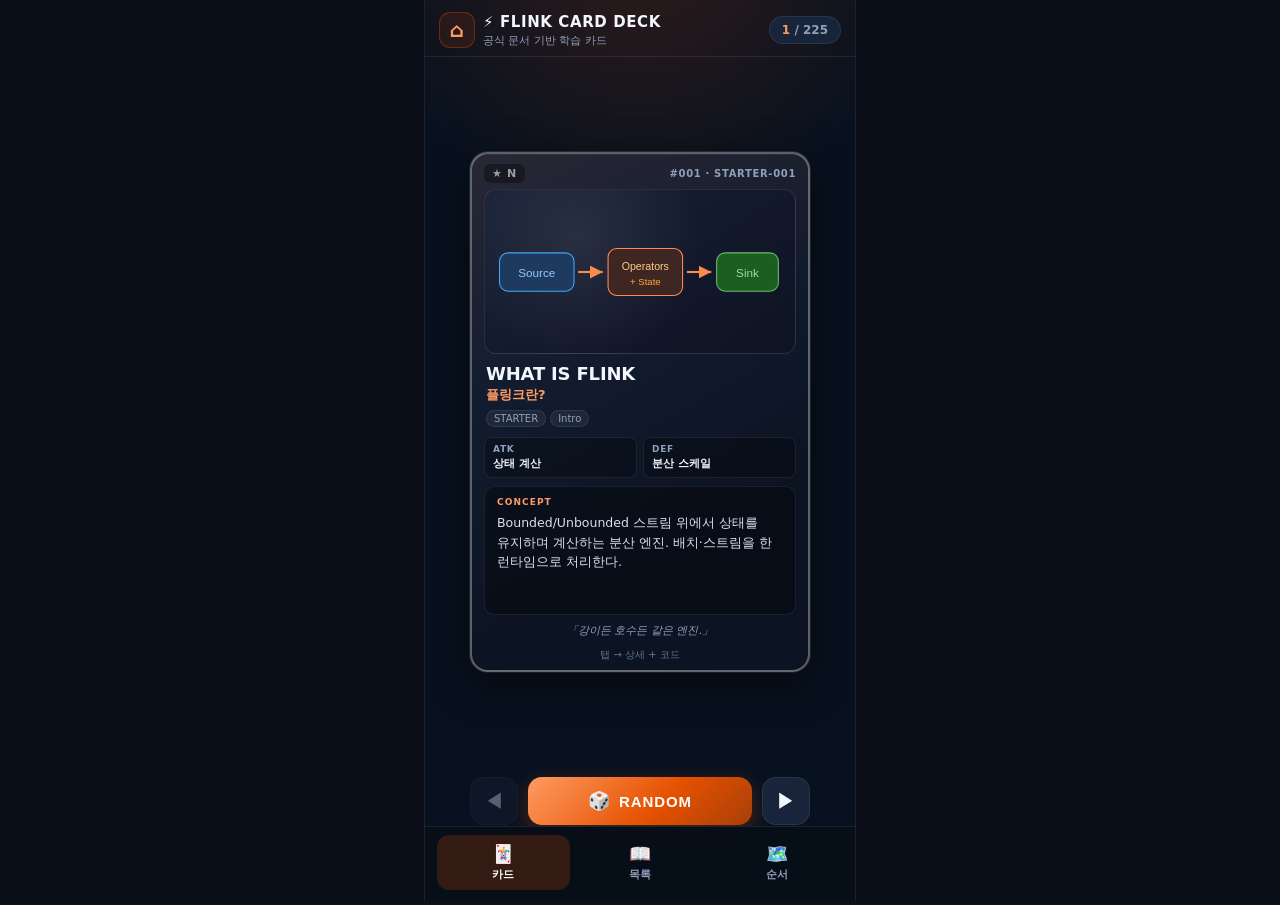
==== commit 5599d32a: "홈버튼 추가" ====
--- a/flink/cards/index.html
+++ b/flink/cards/index.html
@@ -10,11 +10,14 @@
     <meta name="apple-mobile-web-app-capable" content="yes" />
     <title>Flink Card Deck · 학습 카드</title>
     <link rel="stylesheet" href="css/style.css?v=20260812-1" />
-    <link rel="stylesheet" href="../../shared/deck-standard.css?v=20260812-1" />
+    <link rel="stylesheet" href="../../shared/deck-standard.css?v=20260812-2" />
   </head>
   <body data-deck="flink" data-deck-family="tcg">
     <div class="app">
       <header class="topbar">
+        <a class="home-button" href="../../index.html" aria-label="전체 학습 덱 홈으로" title="전체 덱 홈">
+          <span aria-hidden="true">⌂</span>
+        </a>
         <div class="brand">
           <strong>⚡ FLINK CARD DECK</strong>
           <span>공식 문서 기반 학습 카드</span>
--- a/shared/deck-standard.css
+++ b/shared/deck-standard.css
@@ -53,6 +53,7 @@
 }
 
 body[data-deck] button:focus-visible,
+body[data-deck] .home-button:focus-visible,
 body[data-deck] .card:focus-visible,
 body[data-deck] .study-card:focus-visible {
   outline: 2px solid var(--deck-accent-soft);
@@ -61,13 +62,35 @@
 
 body[data-deck] .topbar {
   min-height: 56px;
-  gap: 10px;
+  gap: 8px;
   padding-inline: 14px;
   border-bottom: 1px solid rgba(255, 255, 255, 0.08);
 }
 
 body[data-deck] .brand {
-  min-width: 0;
+  flex: 1 1 auto;
+  min-width: 0;
+}
+
+body[data-deck] .home-button {
+  width: 36px;
+  height: 36px;
+  flex: 0 0 36px;
+  display: grid;
+  place-items: center;
+  border: 1px solid rgba(var(--deck-accent-rgb), 0.34);
+  border-radius: 11px;
+  color: var(--deck-accent-soft);
+  background: rgba(var(--deck-accent-rgb), 0.1);
+  text-decoration: none;
+  font-size: 20px;
+  font-weight: 800;
+  line-height: 1;
+}
+
+body[data-deck] .home-button:active {
+  transform: scale(0.95);
+  background: rgba(var(--deck-accent-rgb), 0.2);
 }
 
 body[data-deck] .brand strong,
